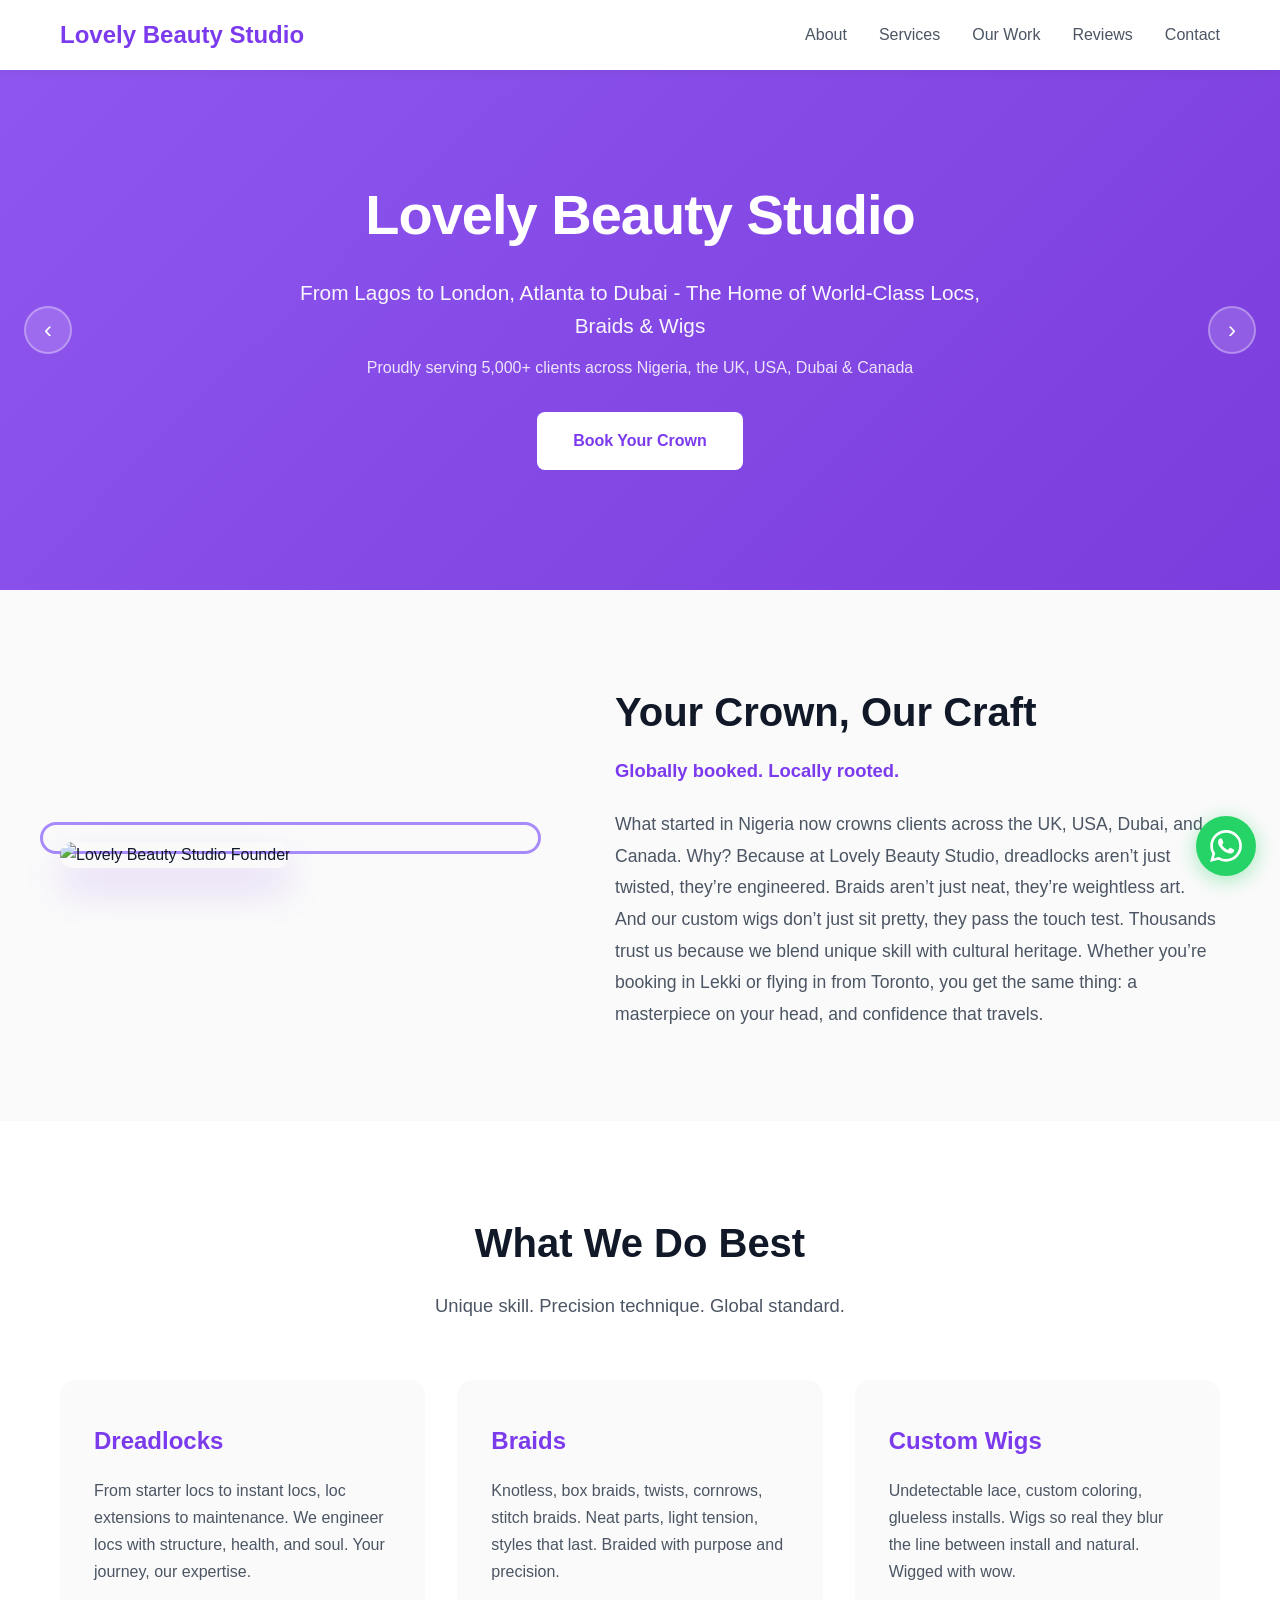
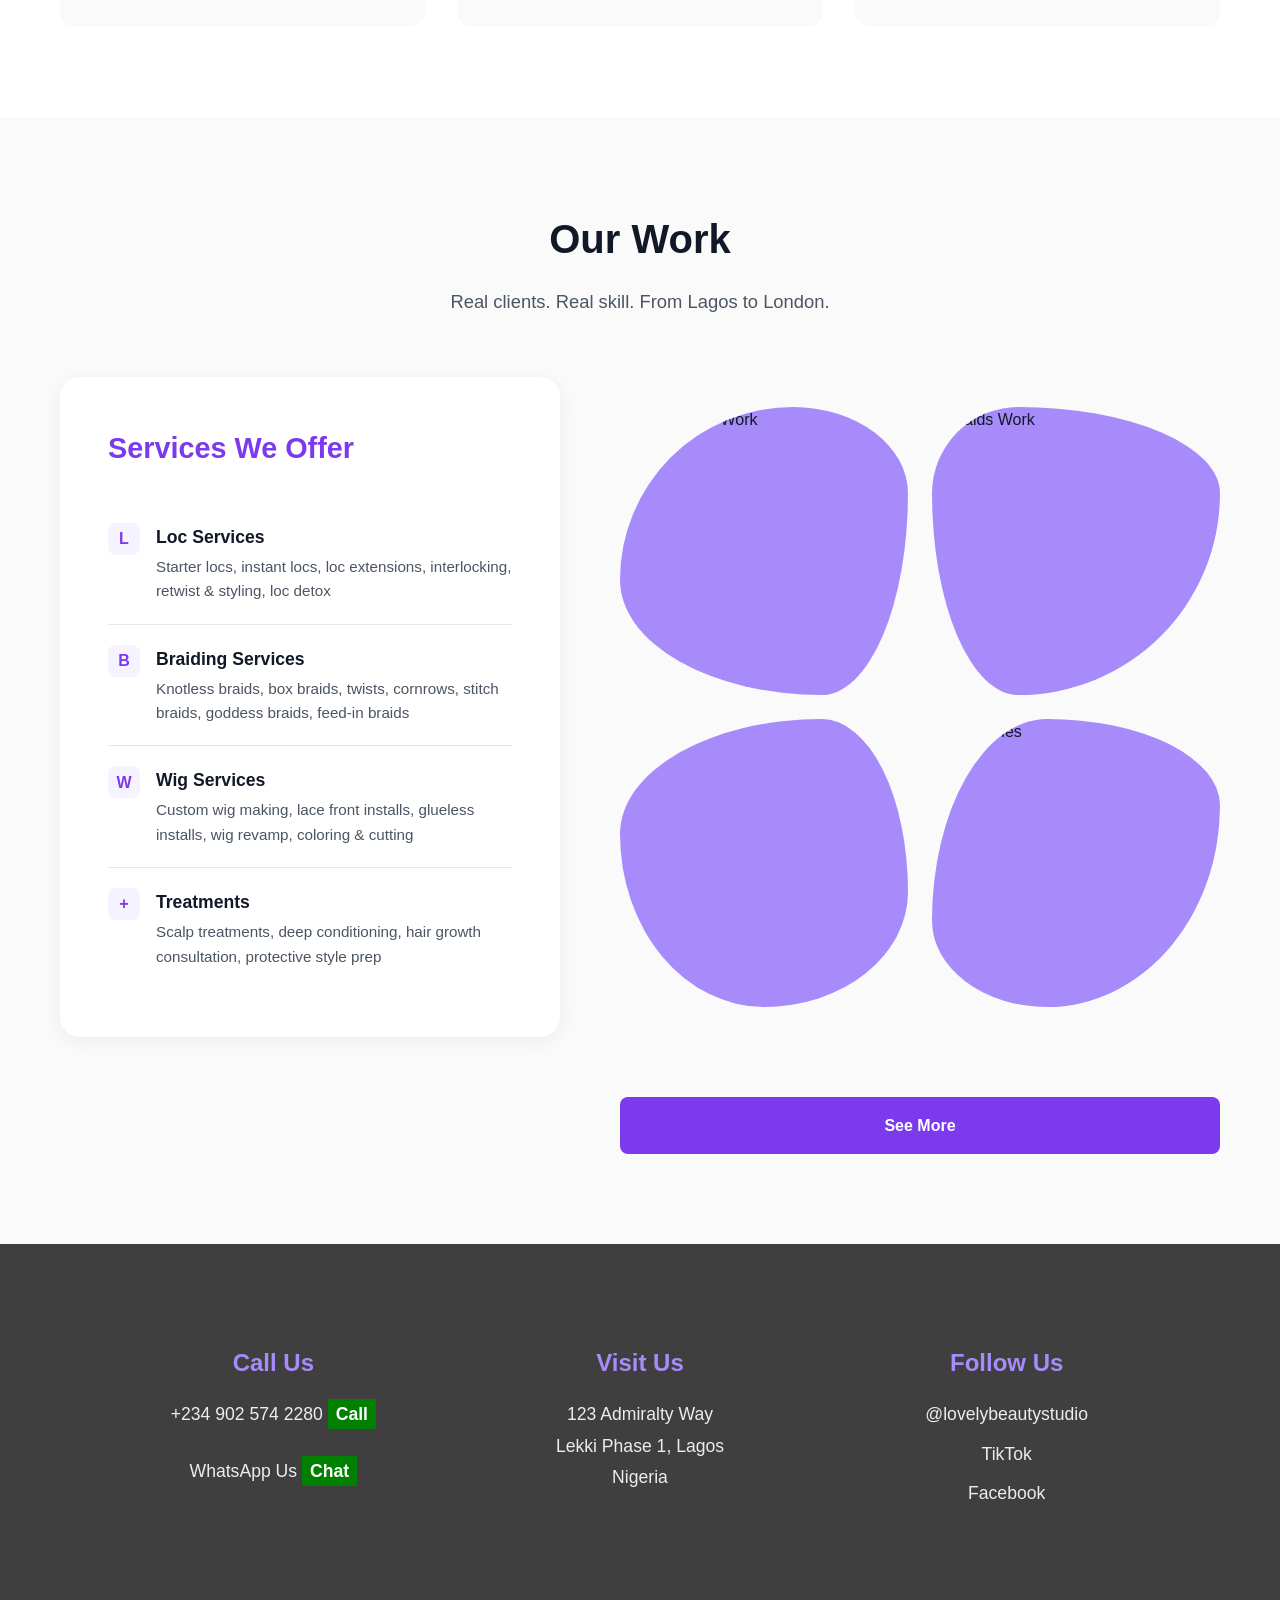
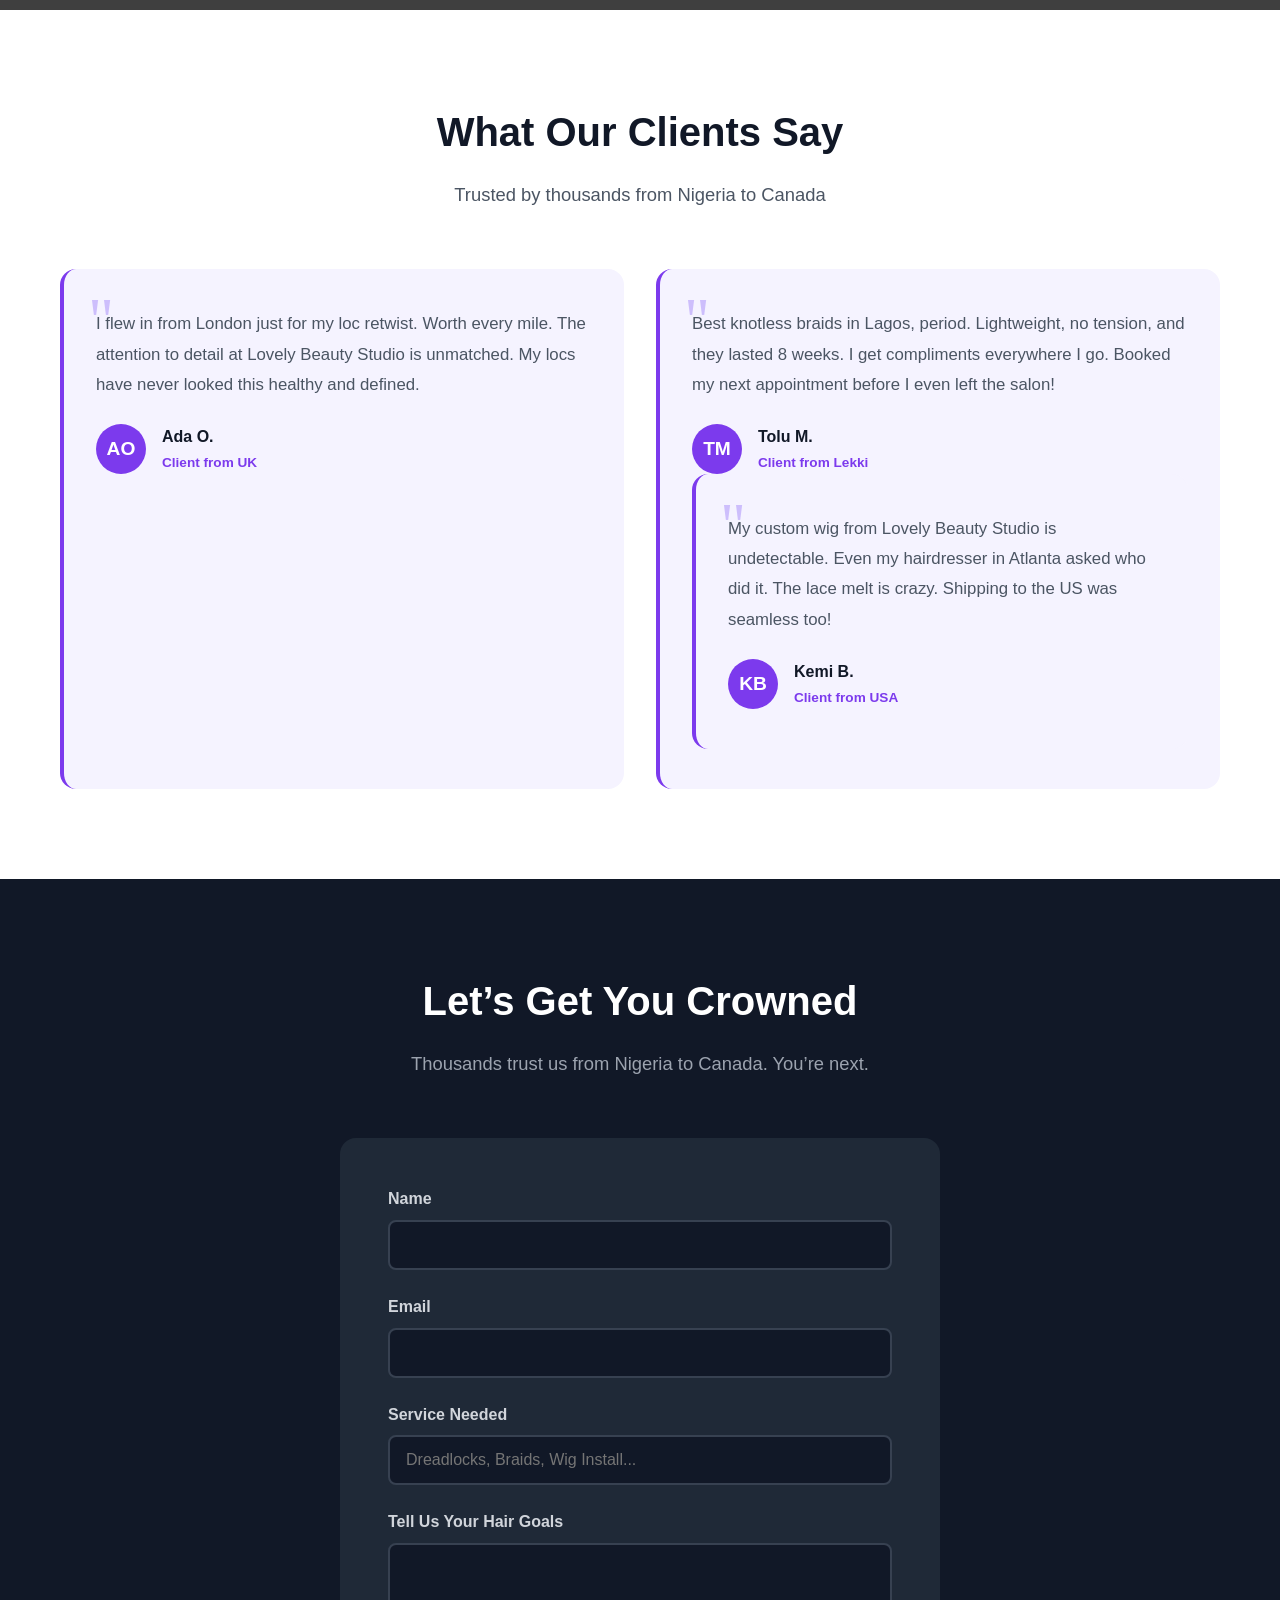
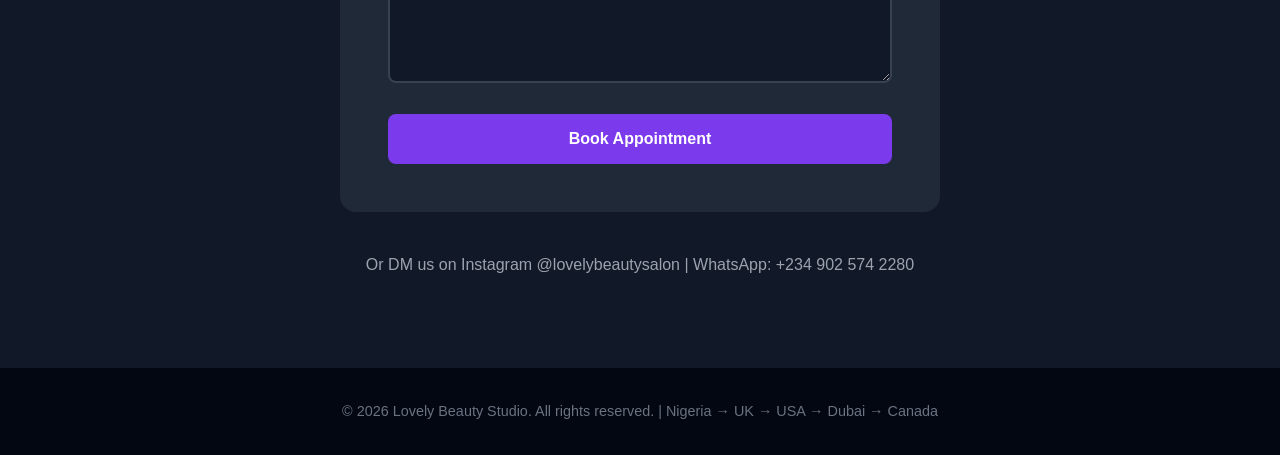
==== index.html @ 8c0d3b5d "Add files via upload" ====
<!DOCTYPE html>
<html lang="en">
<head>
  <meta charset="UTF-8">
  <meta name="viewport" content="width=device-width, initial-scale=1.0">
  <title>Lovely Beauty Studio | Locs, Braids & Wigs</title>
  <link rel="stylesheet" href="style.css"/>
</head>
<body>
  <!-- Header -->
  <header>
    <div class="container">
      <nav>
        <div class="logo">Lovely Beauty Studio</div>
        <ul class="nav-links">
          <li><a href="#about">About</a></li>
          <li><a href="#services">Services</a></li>
          <li><a href="#work">Our Work</a></li>
          <li><a href="#testimonials">Reviews</a></li>
          <li><a href="#contact">Contact</a></li>
        </ul>
      </nav>
    </div>
  </header>

  <!-- Hero -->
  <div class="hero">
    <div class="hero-carousel">
      <div class="hero-track" id="heroTrack">
        <div class="hero-slide" style="background-image: url('img/3.jpg');"></div>
        <div class="hero-slide" style="background-image: url('img/4.jpg');"></div>
        <div class="hero-slide" style="background-image: url('img/5.jpg');"></div>
      </div>
    </div>
    <button class="carousel-arrow prev" id="prevBtn" aria-label="Previous slide">‹</button>
    <button class="carousel-arrow next" id="nextBtn" aria-label="Next slide">›</button>
    <div class="carousel-dots" id="carouselDots"></div>
    <div class="container hero-content">
      <h1>Lovely Beauty Studio</h1>
      <p class="tagline">From Lagos to London, Atlanta to Dubai - The Home of World-Class Locs, Braids & Wigs</p>
      <p class="sub-tagline">Proudly serving 5,000+ clients across Nigeria, the UK, USA, Dubai & Canada</p>
      <a href="#contact" class="btn">Book Your Crown</a>
    </div>
  </div>

  <!-- About -->
  <section id="about">
    <div class="container">
      <div class="about-split">
        <div class="about-image">
          <img src="img/me.jpg" alt="Lovely Beauty Studio Founder">
        </div>
        <div class="about-content">
          <h2 class="section-title">Your Crown, Our Craft</h2>
          <p class="section-sub">Globally booked. Locally rooted.</p>
          <p class="about-text">
            What started in Nigeria now crowns clients across the UK, USA, Dubai, and Canada. Why? Because at Lovely Beauty Studio, dreadlocks aren’t just twisted, they’re engineered. Braids aren’t just neat, they’re weightless art. And our custom wigs don’t just sit pretty, they pass the touch test. Thousands trust us because we blend unique skill with cultural heritage. Whether you’re booking in Lekki or flying in from Toronto, you get the same thing: a masterpiece on your head, and confidence that travels.
          </p>
        </div>
      </div>
    </div>
  </section>

  <!-- Services -->
  <section id="services" class="services">
    <div class="container">
      <h2 class="section-title">What We Do Best</h2>
      <p class="section-sub">Unique skill. Precision technique. Global standard.</p>
      <div class="grid">
        <div class="card">
          <h3>Dreadlocks</h3>
          <p>From starter locs to instant locs, loc extensions to maintenance. We engineer locs with structure, health, and soul. Your journey, our expertise.</p>
        </div>
        <div class="card">
          <h3>Braids</h3>
          <p>Knotless, box braids, twists, cornrows, stitch braids. Neat parts, light tension, styles that last. Braided with purpose and precision.</p>
        </div>
        <div class="card">
          <h3>Custom Wigs</h3>
          <p>Undetectable lace, custom coloring, glueless installs. Wigs so real they blur the line between install and natural. Wigged with wow.</p>
        </div>
      </div>
    </div>
  </section>

  <!-- Our Work -->
  <section id="work">
    <div class="container">
      <h2 class="section-title">Our Work</h2>
      <p class="section-sub">Real clients. Real skill. From Lagos to London.</p>
      <div class="work-wrap">
        <!-- Left: Services List -->
        <div class="work-services">
          <h3>Services We Offer</h3>
          <ul class="service-list">
            <li class="service-item">
              <div class="service-icon">L</div>
              <div>
                <h4>Loc Services</h4>
                <p>Starter locs, instant locs, loc extensions, interlocking, retwist & styling, loc detox</p>
              </div>
            </li>
            <li class="service-item">
              <div class="service-icon">B</div>
              <div>
                <h4>Braiding Services</h4>
                <p>Knotless braids, box braids, twists, cornrows, stitch braids, goddess braids, feed-in braids</p>
              </div>
            </li>
            <li class="service-item">
              <div class="service-icon">W</div>
              <div>
                <h4>Wig Services</h4>
                <p>Custom wig making, lace front installs, glueless installs, wig revamp, coloring & cutting</p>
              </div>
            </li>
            <li class="service-item">
              <div class="service-icon">+</div>
              <div>
                <h4>Treatments</h4>
                <p>Scalp treatments, deep conditioning, hair growth consultation, protective style prep</p>
              </div>
            </li>
          </ul>
        </div>

        <!-- Right: Gallery with Random Shapes -->
        <div class="shape-gallery">
          <div class="shape-item">
            <div class="shape-blob shape-1">
              <img src="img/3.jpg" alt="Dreadlocks Work">
              <div class="shape-overlay">
                <h4>Loc Maintenance</h4>
                <p>Retwist + Style</p>
              </div>
            </div>
          </div>
          <div class="shape-item">
            <div class="shape-blob shape-2">
              <img src="img/4.jpg" alt="Braids Work">
              <div class="shape-overlay">
                <h4>Knotless Braids</h4>
                <p>Medium, Waist Length</p>
              </div>
            </div>
          </div>
          <div class="shape-item">
            <div class="shape-blob shape-3">
              <img src="img/5.jpg" alt="Wig Install">
              <div class="shape-overlay">
                <h4>Custom Wig</h4>
                <p>Glueless Lace Front</p>
              </div>
            </div>
          </div>
          <div class="shape-item">
            <div class="shape-blob shape-4">
              <img src="img/6.jpg" alt="Loc Styles">
              <div class="shape-overlay">
                <h4>Loc Styling</h4>
                <p>Barrel Twist Updo</p>
              </div>
            </div>
          </div>
        </div>
<br>
    <a href="gallery.html" class="btnn">See More</a>
      </div>
    </div>
  </section>

  <!-- Full Width Info Banner -->
  <div class="info-banner">
    <div class="info-content">
      <div class="info-grid">
        <div class="info-item">
          <h3>Call Us</h3>
          <p><a href="tel:+2349025742280">+234 902 574 2280</a> <a href="tel:+2349025742280" style="background-color:green; color:white; padding:5px 8px; font-weight:bold;">Call</a></p><br>
          <p><a href="https://wa.me/2349025742280" target="_blank">WhatsApp Us</a> <a href="https://wa.me/2349025742280" style="background-color:green; color:white; padding:5px 8px; font-weight:bold;">Chat</a></p>
        </div>
        <div class="info-item">
          <h3>Visit Us</h3>
          <p>123 Admiralty Way<br>Lekki Phase 1, Lagos<br>Nigeria</p>
        </div>
        <div class="info-item">
          <h3>Follow Us</h3>
          <div class="social-links">
            <a href="https://instagram.com/lovelybeautystudio" target="_blank">@lovelybeautystudio</a>
            <a href="https://tiktok.com/@lovelybeautystudio" target="_blank">TikTok</a>
            <a href="https://facebook.com/lovelybeautystudio" target="_blank">Facebook</a>
          </div>
        </div>
      </div>
    </div>
  </div>

  <!-- Testimonials -->
  <section id="testimonials" class="testimonials">
    <div class="container">
      <h2 class="section-title">What Our Clients Say</h2>
      <p class="section-sub">Trusted by thousands from Nigeria to Canada</p>
      <div class="testimonial-grid">
        <div class="testimonial-card">
          <p class="testimonial-text">
            I flew in from London just for my loc retwist. Worth every mile. The attention to detail at Lovely Beauty Studio is unmatched. My locs have never looked this healthy and defined.
          </p>
          <div class="testimonial-author">
            <div class="author-avatar">AO</div>
            <div class="author-info">
              <h4>Ada O.</h4>
              <p>Client from UK</p>
            </div>
          </div>
        </div>
        <div class="testimonial-card">
          <p class="testimonial-text">
            Best knotless braids in Lagos, period. Lightweight, no tension, and they lasted 8 weeks. I get compliments everywhere I go. Booked my next appointment before I even left the salon!
          </p>
          <div class="testimonial-author">
            <div class="author-avatar">TM</div>
            <div class="author-info">
              <h4>Tolu M.</h4>
              <p>Client from Lekki</p>
            </div>
          </div>
        <div class="testimonial-card">
          <p class="testimonial-text">
            My custom wig from Lovely Beauty Studio is undetectable. Even my hairdresser in Atlanta asked who did it. The lace melt is crazy. Shipping to the US was seamless too!
          </p>
          <div class="testimonial-author">
            <div class="author-avatar">KB</div>
            <div class="author-info">
              <h4>Kemi B.</h4>
              <p>Client from USA</p>
            </div>
          </div>
        </div>
      </div>
    </div>
  </section>

  <!-- Contact -->
  <section id="contact" class="contact">
    <div class="container">
      <h2 class="section-title">Let’s Get You Crowned</h2>
      <p class="section-sub">Thousands trust us from Nigeria to Canada. You’re next.</p>
      <div class="form-wrap">
        <form action="https://formspree.io/f/YOUR_FORM_ID" method="POST">
          <div class="form-group">
            <label for="name">Name</label>
            <input type="text" id="name" name="name" required>
          </div>
          <div class="form-group">
            <label for="email">Email</label>
            <input type="email" id="email" name="email" required>
          </div>
          <div class="form-group">
            <label for="service">Service Needed</label>
            <input type="text" id="service" name="service" placeholder="Dreadlocks, Braids, Wig Install..." required>
          </div>
          <div class="form-group">
            <label for="message">Tell Us Your Hair Goals</label>
            <textarea id="message" name="message" required></textarea>
          </div>
          <button type="submit" class="btn btn-submit">Book Appointment</button>
        </form>
      </div>
      <div class="contact-info">
        <p>Or DM us on Instagram @lovelybeautysalon | WhatsApp: +234 902 574 2280</p>
      </div>
    </div>
  </section>

  <footer>
    <div class="container">
      © 2026 Lovely Beauty Studio. All rights reserved. | Nigeria → UK → USA → Dubai → Canada
    </div>
  </footer>

  <!-- WhatsApp Floating Button -->
  <a href="https://wa.me/2349025742280?text=Hi%20Lovely%20Beauty%20Studio%2C%20I'd%20like%20to%20book%20an%20appointment" 
     class="whatsapp-float" 
     target="_blank" 
     aria-label="Chat on WhatsApp">
    <svg width="32" height="32" viewBox="0 0 24 24" fill="currentColor">
      <path d="M17.472 14.382c-.297-.149-1.758-.867-2.03-.967-.273-.099-.471-.148-.67.15-.197.297-.767.966-.94 1.164-.173.199-.347.223-.644.075-.297-.15-1.255-.463-2.39-1.475-.883-.788-1.48-1.761-1.653-2.059-.173-.297-.018-.458.13-.606.134-.133.298-.347.446-.52.149-.174.198-.298.3-.497.099-.198.05-.371-.025-.52-.075-.149-.669-1.612-.916-2.207-.242-.579-.487-.5-.669-.51-.173-.008-.371-.01-.57-.01-.198 0-.52.074-.792.372-.272.297-1.04 1.016-1.04 2.479 0 1.462 1.065 2.875 1.213 3.074.149.198 2.096 3.2 5.077 4.487.709.306 1.262.489 1.694.625.712.227 1.36.195 1.871.118.571-.085 1.758-.719 2.006-1.413.248-.694.248-1.289.173-1.413-.074-.124-.272-.198-.57-.347m-5.421 7.403h-.004a9.87 9.87 0 01-5.031-1.378l-.361-.214-3.741.982.998-3.648-.235-.374a9.86 9.86 0 01-1.51-5.26c.001-5.45 4.436-9.884 9.888-9.884 2.64 0 5.122 1.03 6.988 2.898a9.825 9.825 0 012.893 6.994c-.003 5.45-4.437 9.884-9.885 9.884m8.413-18.297A11.815 11.815 0 0012.05 0C5.495 0 .16 5.335.157 11.892c0 2.096.547 4.142 1.588 5.945L.057 24l6.305-1.654a11.882 11.882 0 005.683 1.448h.005c6.554 0 11.89-5.335 11.893-11.893a11.821 11.821 0 00-3.48-8.413Z"/>
      
    </svg>
  </a>

 <script src="script.js"></script>
 <script src="script.js"></script>
</body>
</html>
---- style.css ----
:root {
      --purple: #7c3aed;
      --purple-dark: #6d28d9;
      --purple-light: #a78bfa;
      --purple-50: #f5f3ff;
      --white: #ffffff;
      --gray-50: #fafafa;
      --gray-900: #111827;
      --gray-600: #4b5563;
      --whatsapp: #25d366;
    }
    
    * { margin: 0; padding: 0; box-sizing: border-box; }
    body {
      font-family: 'Segoe UI', Tahoma, Geneva, Verdana, sans-serif;
      line-height: 1.6;
      color: var(--gray-900);
      background: var(--gray-50);
    }
    .container { max-width: 1200px; margin: 0 auto; padding: 0 20px; }

    /* Header */
    header {
      background: var(--white);
      box-shadow: 0 2px 10px rgba(0,0,0,0.05);
      position: sticky;
      top: 0;
      z-index: 50;
    }
    nav {
      display: flex;
      justify-content: space-between;
      align-items: center;
      padding: 16px 0;
    }
    .logo {
      font-size: 1.5rem;
      font-weight: 700;
      color: var(--purple);
    }
    .nav-links {
      display: flex;
      gap: 32px;
      list-style: none;
    }
    .nav-links a {
      text-decoration: none;
      color: var(--gray-600);
      font-weight: 500;
      transition: color 0.2s;
    }
    .nav-links a:hover { color: var(--purple); }

    /* Hero Carousel */
    .hero {
      position: relative;
      color: white;
      padding: 100px 0 120px;
      text-align: center;
      overflow: hidden;
    }
    .hero-carousel {
      position: absolute;
      top: 0;
      left: 0;
      width: 100%;
      height: 100%;
      z-index: 1;
    }
    .hero-track {
      display: flex;
      width: 300%;
      height: 100%;
      transition: transform 0.8s ease-in-out;
    }
    .hero-slide {
      width: 33.333%;
      height: 100%;
      background-size: cover;
      background-position: center;
      flex-shrink: 0;
    }
    .hero::after {
      content: '';
      position: absolute;
      top: 0;
      left: 0;
      width: 100%;
      height: 100%;
      background: linear-gradient(135deg, rgba(124, 58, 237, 0.85), rgba(109, 40, 217, 0.9));
      z-index: 2;
    }
    .hero-content {
      position: relative;
      z-index: 4;
    }
    .hero h1 {
      font-size: 3.5rem;
      font-weight: 800;
      margin-bottom: 16px;
      letter-spacing: -1px;
    }
    .hero .tagline {
      font-size: 1.3rem;
      opacity: 0.95;
      max-width: 700px;
      margin: 0 auto 12px;
      font-weight: 500;
    }
    .hero .sub-tagline {
      font-size: 1rem;
      opacity: 0.85;
      margin-bottom: 32px;
    }
    .btn {
      display: inline-block;
      padding: 16px 36px;
      background: var(--white);
      color: var(--purple);
      border-radius: 8px;
      text-decoration: none;
      font-weight: 700;
      transition: transform 0.2s;
      border: none;
      cursor: pointer;
      font-size: 1rem;
    }
    .btn:hover { transform: translateY(-2px); }

    /* Carousel Controls */
    .carousel-arrow {
      position: absolute;
      top: 50%;
      transform: translateY(-50%);
      z-index: 4;
      background: rgba(255, 255, 255, 0.15);
      border: 2px solid rgba(255, 255, 255, 0.3);
      color: white;
      width: 48px;
      height: 48px;
      border-radius: 50%;
      cursor: pointer;
      font-size: 1.5rem;
      display: flex;
      align-items: center;
      justify-content: center;
      transition: all 0.3s;
      backdrop-filter: blur(4px);
    }
    .carousel-arrow:hover {
      background: rgba(255, 255, 255, 0.3);
      border-color: rgba(255, 255, 255, 0.6);
    }
    .carousel-arrow.prev { left: 24px; }
    .carousel-arrow.next { right: 24px; }

    .carousel-dots {
      position: absolute;
      bottom: 30px;
      left: 50%;
      transform: translateX(-50%);
      z-index: 4;
      display: flex;
      gap: 12px;
    }
    .dot {
      width: 12px;
      height: 12px;
      border-radius: 50%;
      background: rgba(255, 255, 255, 0.4);
      cursor: pointer;
      transition: all 0.3s;
    }
    .dot.active {
      background: white;
      transform: scale(1.2);
    }

    /* Sections */
    section { padding: 90px 0; }
    .section-title {
      text-align: center;
      font-size: 2.5rem;
      margin-bottom: 16px;
      color: var(--gray-900);
      font-weight: 800;
    }
    .section-sub {
      text-align: center;
      color: var(--gray-600);
      max-width: 700px;
      margin: 0 auto 60px;
      font-size: 1.15rem;
    }

    /* About - Split Layout */
    .about-split {
      display: grid;
      grid-template-columns: 0.9fr 1.1fr;
      gap: 60px;
      align-items: center;
    }
    .about-image {
      position: relative;
    }
    .about-image img {
      width: 100%;
      height: 520px;
      object-fit: cover;
      border-radius: 20px;
      box-shadow: 0 20px 40px rgba(124, 58, 237, 0.2);
    }
    .about-image::before {
      content: '';
      position: absolute;
      top: -20px;
      left: -20px;
      width: 100%;
      height: 100%;
      border: 3px solid var(--purple-light);
      border-radius: 20px;
      z-index: -1;
    }
    .about-content .section-title {
      text-align: left;
      margin-bottom: 12px;
    }
    .about-content .section-sub {
      text-align: left;
      margin: 0 0 24px 0;
      font-weight: 600;
      color: var(--purple);
    }
    .about-text {
      font-size: 1.1rem;
      color: var(--gray-600);
      line-height: 1.8;
    }

    /* Services */
    .services { background: var(--white); }
    .grid {
      display: grid;
      grid-template-columns: repeat(auto-fit, minmax(320px, 1fr));
      gap: 32px;
    }
    .card {
      background: var(--gray-50);
      padding: 40px 32px;
      border-radius: 16px;
      border: 2px solid transparent;
      transition: all 0.3s;
    }
    .card:hover {
      border-color: var(--purple);
      transform: translateY(-4px);
      box-shadow: 0 10px 30px rgba(124, 58, 237, 0.15);
    }
    .card h3 { 
      margin-bottom: 16px; 
      color: var(--purple); 
      font-size: 1.5rem;
    }
    .card p { color: var(--gray-600); line-height: 1.7; }

    /* Our Work Section - Split Layout */
    .work-wrap {
      display: grid;
      grid-template-columns: 1fr 1.2fr;
      gap: 60px;
      align-items: center;
    }
    .work-services {
      background: var(--white);
      padding: 48px;
      border-radius: 20px;
      box-shadow: 0 4px 20px rgba(0,0,0,0.06);
    }
    .work-services h3 {
      color: var(--purple);
      font-size: 1.8rem;
      margin-bottom: 32px;
      font-weight: 700;
    }
    .service-list {
      list-style: none;
    }
    .service-item {
      padding: 20px 0;
      border-bottom: 1px solid #e5e7eb;
      display: flex;
      align-items: start;
      gap: 16px;
    }
    .service-item:last-child { border-bottom: none; }
    .service-icon {
      width: 32px;
      height: 32px;
      background: var(--purple-50);
      border-radius: 8px;
      display: flex;
      align-items: center;
      justify-content: center;
      color: var(--purple);
      font-weight: 700;
      flex-shrink: 0;
    }
    .service-item h4 {
      color: var(--gray-900);
      margin-bottom: 4px;
      font-size: 1.1rem;
    }
    .service-item p {
      color: var(--gray-600);
      font-size: 0.95rem;
      line-height: 1.6;
    }

    /* Random Shape Gallery */
    .shape-gallery {
      display: grid;
      grid-template-columns: repeat(2, 1fr);
      gap: 24px;
    }
    .shape-item {
      position: relative;
      cursor: pointer;
      transition: transform 0.3s;
    }
    .shape-item:hover { transform: scale(1.03); }
    .shape-blob {
      width: 100%;
      aspect-ratio: 1;
      overflow: hidden;
      background: var(--purple-light);
    }
    .shape-blob img {
      width: 100%;
      height: 100%;
      object-fit: cover;
      transition: transform 0.5s;
    }
    .shape-item:hover img { transform: scale(1.1); }
    .shape-1 { border-radius: 60% 40% 30% 70% / 60% 30% 70% 40%; }
    .shape-2 { border-radius: 30% 70% 70% 30% / 30% 30% 70% 70%; }
    .shape-3 { border-radius: 70% 30% 50% 50% / 40% 60% 40% 60%; }
    .shape-4 { border-radius: 40% 60% 60% 40% / 70% 30% 70% 30%; }
    
    .shape-overlay {
      position: absolute;
      bottom: 0;
      left: 0;
      right: 0;
      background: linear-gradient(transparent, rgba(124, 58, 237, 0.95));
      color: white;
      padding: 60px 16px 16px;
      text-align: center;
      opacity: 0;
      transition: opacity 0.3s;
    }
    .shape-item:hover .shape-overlay { opacity: 1; }
    .shape-overlay h4 { font-size: 1rem; margin-bottom: 2px; }
    .shape-overlay p { font-size: 0.8rem; opacity: 0.9; }
    .btnn {
      display: inline-block;
      padding: 16px 36px;
      background: var(--purple);
      color: var(--white);
      border-radius: 8px;
      text-decoration: none;
      font-weight: 700;
      transition: transform 0.2s;
      border: none;
      cursor: pointer;
      font-size: 1rem;
      text-align: center;
    }
    .btnn:hover { transform: translateY(-2px); }

    /* Full Width Info Banner */
    .info-banner {
      position: relative;
      background-image: url('img/7.jpg');
      background-size: cover;
      background-position: center;
      background-attachment: fixed;
      color: white;
      text-align: center;
      padding: 80px 0;
      margin: 0;
    }
    .info-banner::before {
      content: '';
      position: absolute;
      top: 0;
      left: 0;
      width: 100%;
      height: 100%;
      background: rgba(0, 0, 0, 0.75);
      z-index: 1;
    }
    .info-content {
      position: relative;
      z-index: 2;
    }
    .info-grid {
      display: grid;
      grid-template-columns: repeat(3, 1fr);
      gap: 40px;
      max-width: 1100px;
      margin: 0 auto;
      padding: 0 20px;
    }
    .info-item {
      padding: 20px;
    }
    .info-item h3 {
      font-size: 1.5rem;
      margin-bottom: 16px;
      color: var(--purple-light);
      font-weight: 700;
    }
    .info-item p, .info-item a {
      color: rgba(255, 255, 255, 0.9);
      font-size: 1.1rem;
      line-height: 1.8;
      text-decoration: none;
      transition: color 0.2s;
    }
    .info-item a:hover {
      color: var(--purple-light);
    }
    .social-links {
      display: flex;
      flex-direction: column;
      gap: 8px;
    }

    /* Testimonials */
    .testimonials { background: var(--white); }
    .testimonial-grid {
      display: grid;
      grid-template-columns: repeat(auto-fit, minmax(320px, 1fr));
      gap: 32px;
    }
    .testimonial-card {
      background: var(--purple-50);
      padding: 40px 32px;
      border-radius: 16px;
      position: relative;
      border-left: 4px solid var(--purple);
    }
    .testimonial-card::before {
      content: '"';
      position: absolute;
      top: 20px;
      left: 24px;
      font-size: 4rem;
      color: var(--purple-light);
      font-family: Georgia, serif;
      line-height: 1;
      opacity: 0.5;
    }
    .testimonial-text {
      color: var(--gray-600);
      font-size: 1.05rem;
      line-height: 1.8;
      margin-bottom: 24px;
      position: relative;
      z-index: 1;
    }
    .testimonial-author {
      display: flex;
      align-items: center;
      gap: 16px;
    }
    .author-avatar {
      width: 50px;
      height: 50px;
      border-radius: 50%;
      background: var(--purple);
      color: white;
      display: flex;
      align-items: center;
      justify-content: center;
      font-weight: 700;
      font-size: 1.2rem;
    }
    .author-info h4 {
      color: var(--gray-900);
      font-size: 1rem;
      margin-bottom: 2px;
    }
    .author-info p {
      color: var(--purple);
      font-size: 0.85rem;
      font-weight: 600;
    }

    /* Contact */
    .contact { background: var(--gray-900); color: white; }
    .contact .section-title { color: white; }
    .contact .section-sub { color: #9ca3af; }
    .form-wrap {
      max-width: 600px;
      margin: 0 auto;
      background: #1f2937;
      padding: 48px;
      border-radius: 16px;
    }
    .form-group { margin-bottom: 24px; }
    .form-group label {
      display: block;
      margin-bottom: 8px;
      font-weight: 600;
      color: #d1d5db;
    }
    .form-group input,
    .form-group textarea {
      width: 100%;
      padding: 14px 16px;
      border: 2px solid #374151;
      background: var(--gray-900);
      color: white;
      border-radius: 8px;
      font-size: 1rem;
      font-family: inherit;
      transition: border-color 0.2s;
    }
    .form-group input:focus,
    .form-group textarea:focus {
      outline: none;
      border-color: var(--purple);
    }
    .form-group textarea { resize: vertical; min-height: 140px; }
    .btn-submit {
      width: 100%;
      background: var(--purple);
      color: white;
    }
    .btn-submit:hover { background: var(--purple-dark); }
    .contact-info {
      text-align: center;
      margin-top: 40px;
      color: #9ca3af;
    }
    .contact-info a { color: var(--purple-light); text-decoration: none; font-weight: 600; }

    /* Footer */
    footer {
      background: #030712;
      color: #6b7280;
      text-align: center;
      padding: 32px 0;
      font-size: 0.9rem;
    }

    /* WhatsApp Floating Button */
    .whatsapp-float {
      position: fixed;
      bottom: 24px;
      right: 24px;
      width: 60px;
      height: 60px;
      background: var(--whatsapp);
      color: white;
      border-radius: 50%;
      display: flex;
      align-items: center;
      justify-content: center;
      font-size: 32px;
      box-shadow: 0 4px 20px rgba(37, 211, 102, 0.4);
      cursor: pointer;
      transition: all 0.3s;
      z-index: 100;
      text-decoration: none;
      animation: pulse 2s infinite;
    }
    .whatsapp-float:hover {
      transform: scale(1.1);
      box-shadow: 0 6px 30px rgba(37, 211, 102, 0.6);
    }
    @keyframes pulse {
      0%, 100% { box-shadow: 0 4px 20px rgba(37, 211, 102, 0.4); }
      50% { box-shadow: 0 4px 30px rgba(37, 211, 102, 0.7); }
    }

    @media (max-width: 968px) {
      .work-wrap, .about-split {
        grid-template-columns: 1fr;
        gap: 40px;
      }
      .about-content .section-title,
      .about-content .section-sub {
        text-align: center;
      }
      .about-image img { height: 400px; }
      .info-grid {
        grid-template-columns: 1fr;
        gap: 32px;
      }
    }
    @media (max-width: 768px) {
      .hero h1 { font-size: 2.5rem; }
      .hero .tagline { font-size: 1.1rem; }
      section { padding: 60px 0; }
      .nav-links { display: none; }
      .form-wrap { padding: 32px 24px; }
      .carousel-arrow { width: 40px; height: 40px; font-size: 1.2rem; }
      .carousel-arrow.prev { left: 12px; }
      .carousel-arrow.next { right: 12px; }
      .work-services { padding: 32px 24px; }
      .about-image img { height: 320px; }
      .whatsapp-float { width: 56px; height: 56px; bottom: 20px; right: 20px; }
      .info-banner { background-attachment: scroll; }
    }
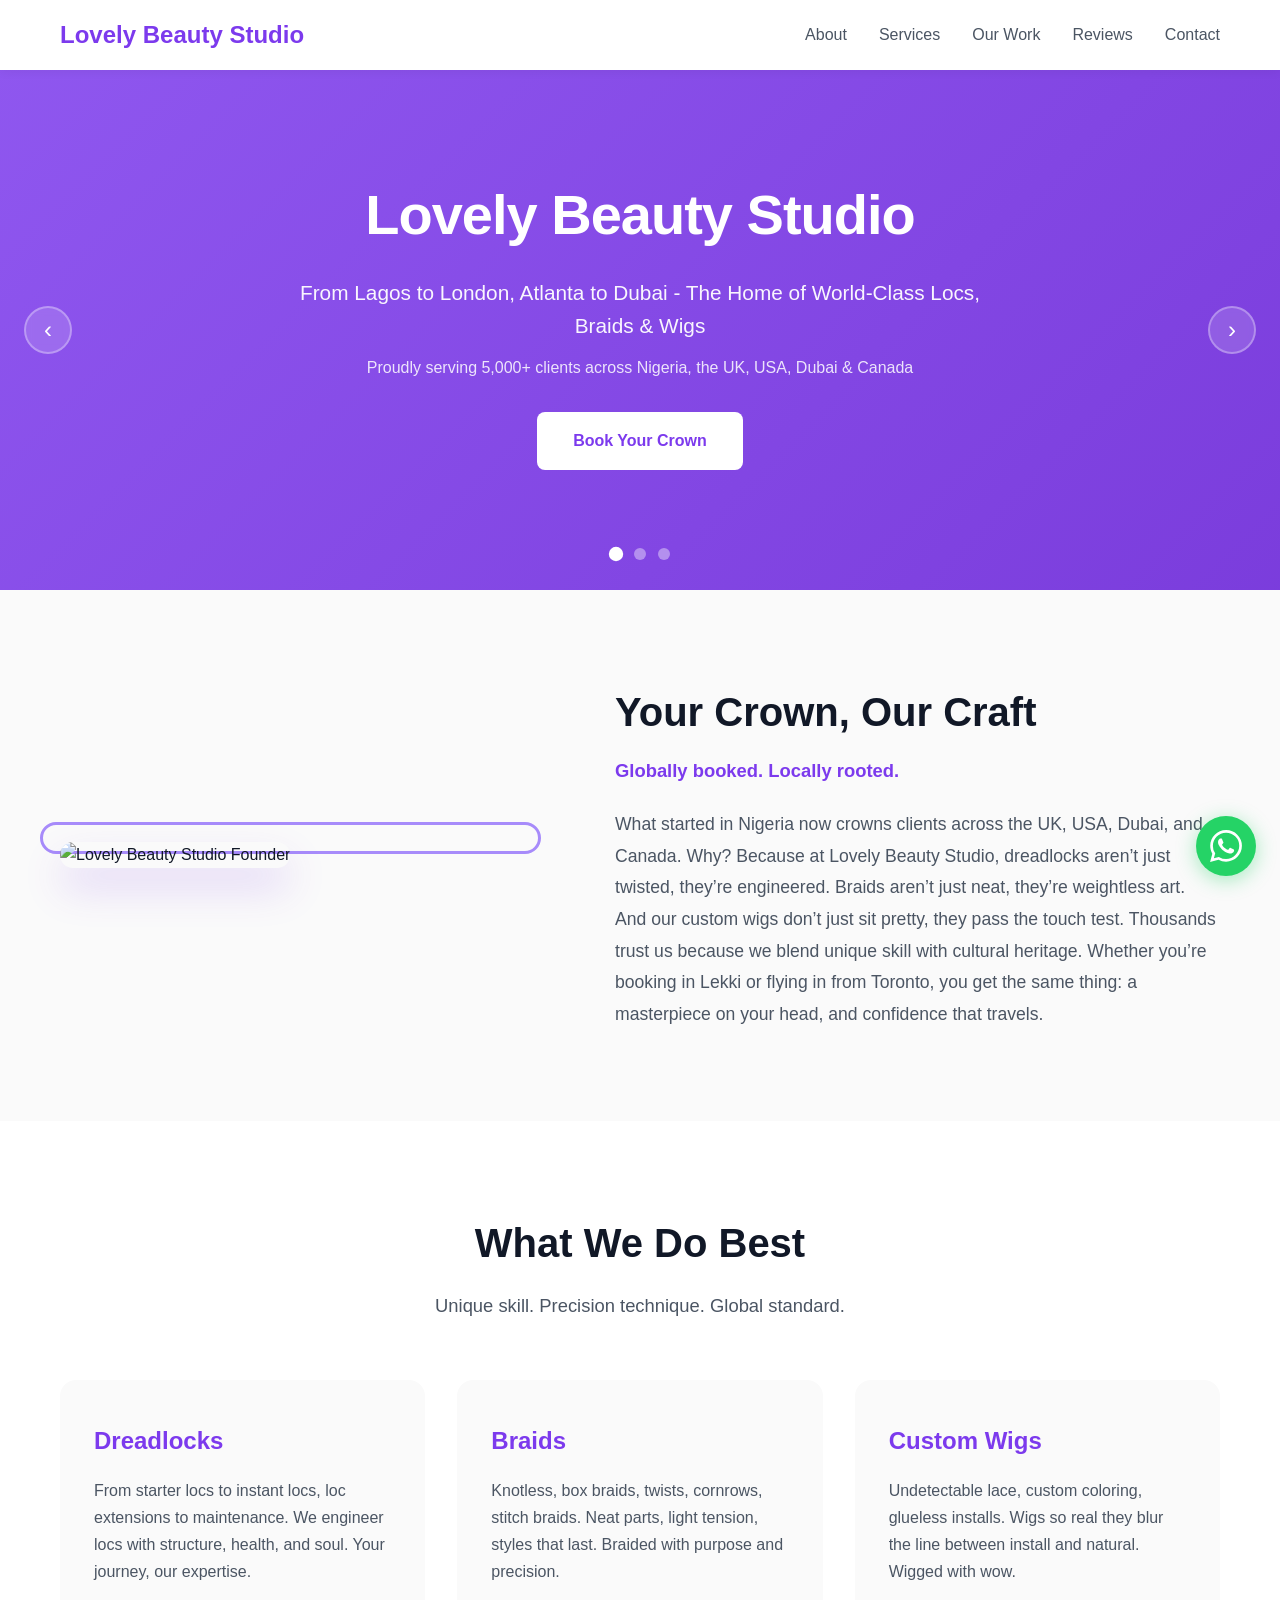
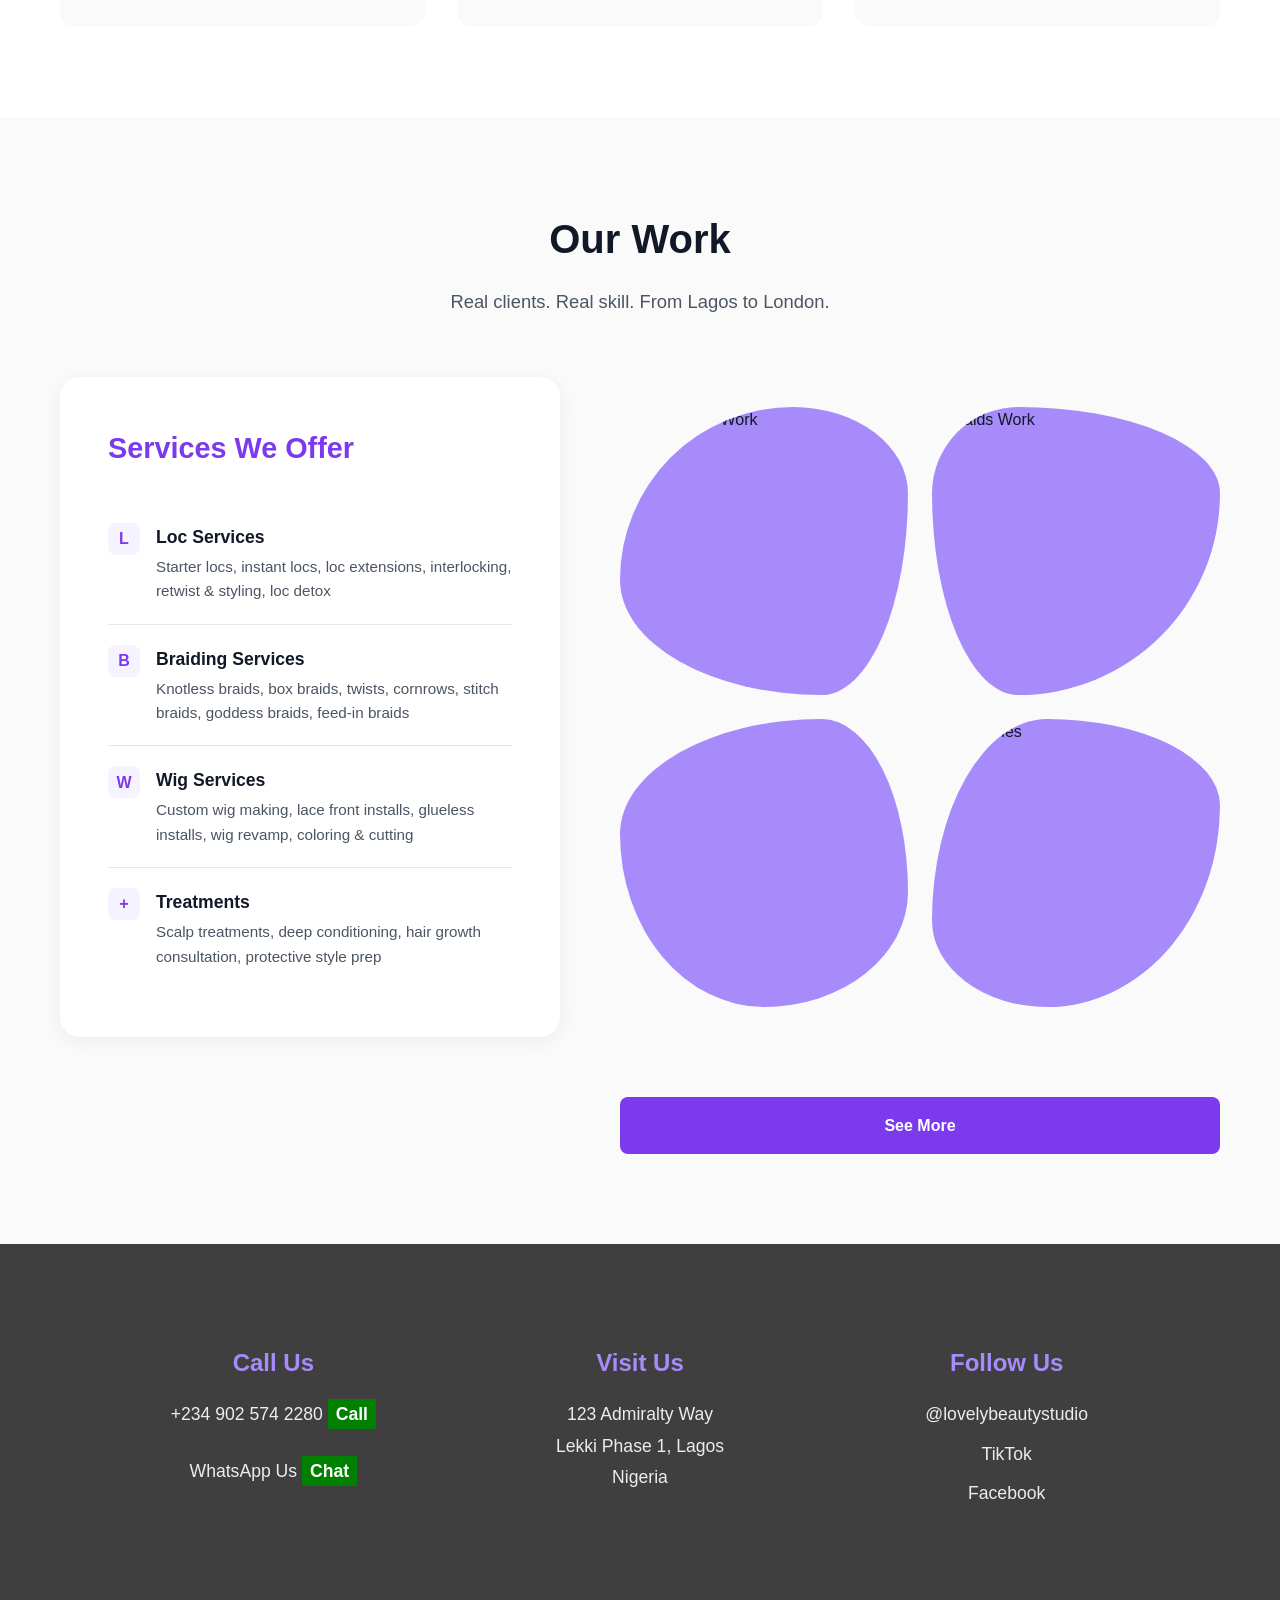
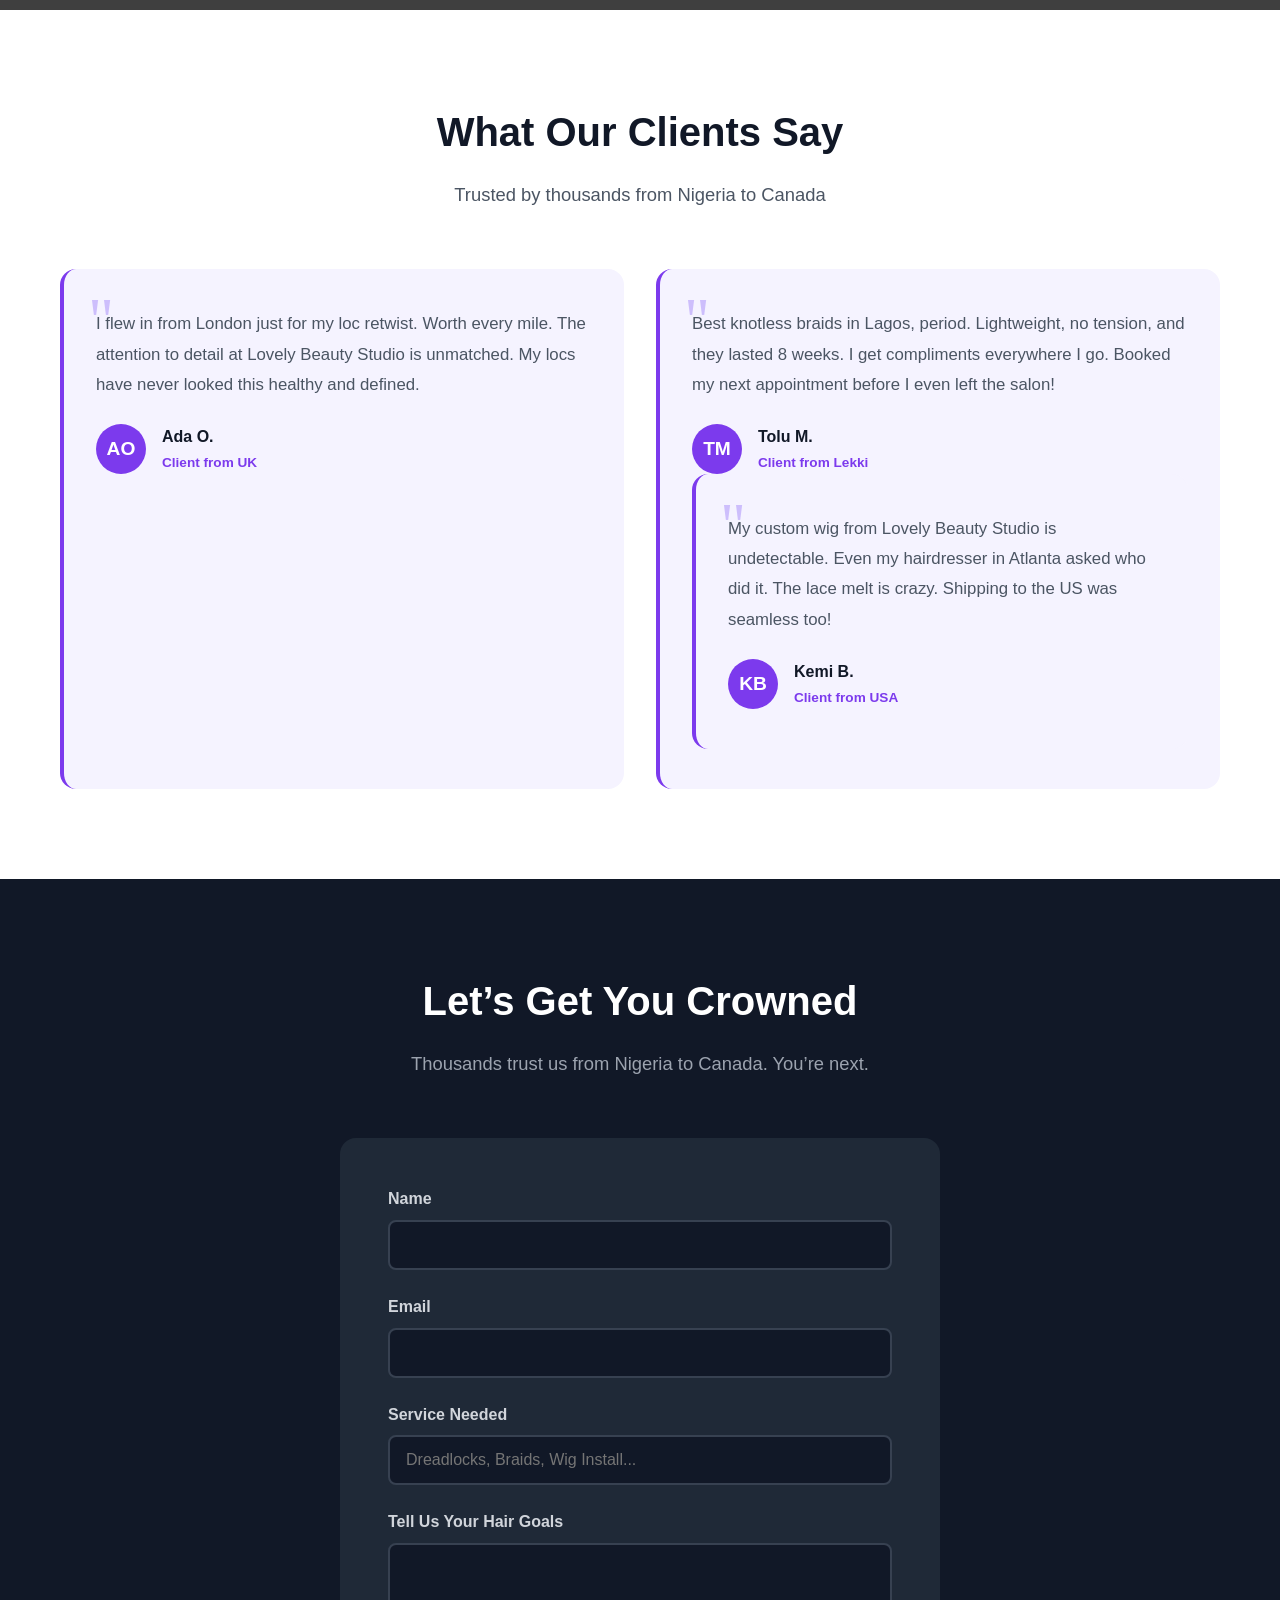
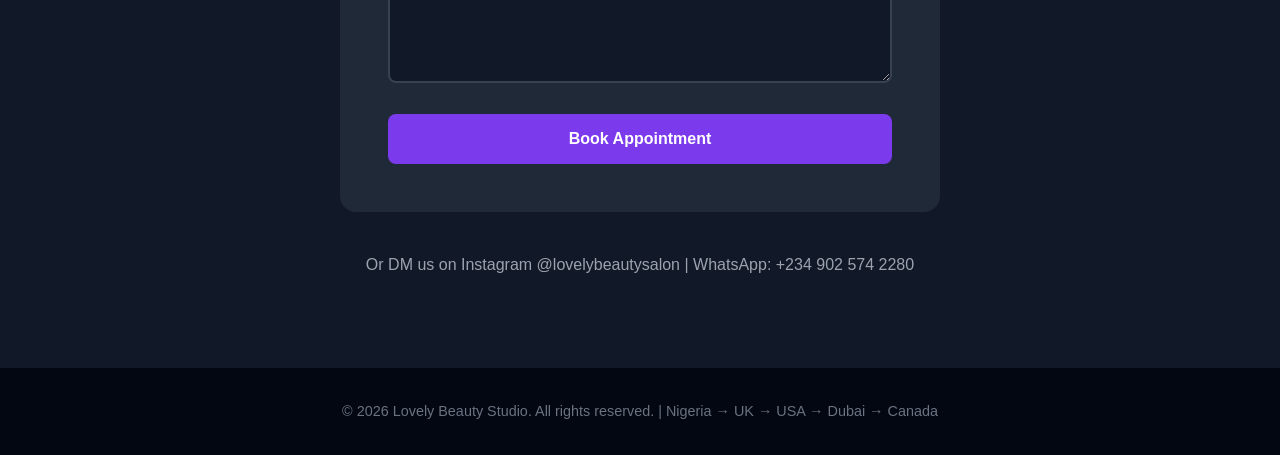
==== commit f952d2d1: "Update index.html" ====
--- a/index.html
+++ b/index.html
@@ -27,9 +27,9 @@
   <div class="hero">
     <div class="hero-carousel">
       <div class="hero-track" id="heroTrack">
-        <div class="hero-slide" style="background-image: url('img/3.jpg');"></div>
-        <div class="hero-slide" style="background-image: url('img/4.jpg');"></div>
-        <div class="hero-slide" style="background-image: url('img/5.jpg');"></div>
+        <div class="hero-slide" style="background-image: url('3.jpg');"></div>
+        <div class="hero-slide" style="background-image: url('4.jpg');"></div>
+        <div class="hero-slide" style="background-image: url('5.jpg');"></div>
       </div>
     </div>
     <button class="carousel-arrow prev" id="prevBtn" aria-label="Previous slide">‹</button>
@@ -48,7 +48,7 @@
     <div class="container">
       <div class="about-split">
         <div class="about-image">
-          <img src="img/me.jpg" alt="Lovely Beauty Studio Founder">
+          <img src="me.jpg" alt="Lovely Beauty Studio Founder">
         </div>
         <div class="about-content">
           <h2 class="section-title">Your Crown, Our Craft</h2>
@@ -128,7 +128,7 @@
         <div class="shape-gallery">
           <div class="shape-item">
             <div class="shape-blob shape-1">
-              <img src="img/3.jpg" alt="Dreadlocks Work">
+              <img src="3.jpg" alt="Dreadlocks Work">
               <div class="shape-overlay">
                 <h4>Loc Maintenance</h4>
                 <p>Retwist + Style</p>
@@ -137,7 +137,7 @@
           </div>
           <div class="shape-item">
             <div class="shape-blob shape-2">
-              <img src="img/4.jpg" alt="Braids Work">
+              <img src="4.jpg" alt="Braids Work">
               <div class="shape-overlay">
                 <h4>Knotless Braids</h4>
                 <p>Medium, Waist Length</p>
@@ -146,7 +146,7 @@
           </div>
           <div class="shape-item">
             <div class="shape-blob shape-3">
-              <img src="img/5.jpg" alt="Wig Install">
+              <img src="5.jpg" alt="Wig Install">
               <div class="shape-overlay">
                 <h4>Custom Wig</h4>
                 <p>Glueless Lace Front</p>
@@ -155,7 +155,7 @@
           </div>
           <div class="shape-item">
             <div class="shape-blob shape-4">
-              <img src="img/6.jpg" alt="Loc Styles">
+              <img src="6.jpg" alt="Loc Styles">
               <div class="shape-overlay">
                 <h4>Loc Styling</h4>
                 <p>Barrel Twist Updo</p>
@@ -291,4 +291,4 @@
  <script src="script.js"></script>
  <script src="script.js"></script>
 </body>
-</html>+  </html>
